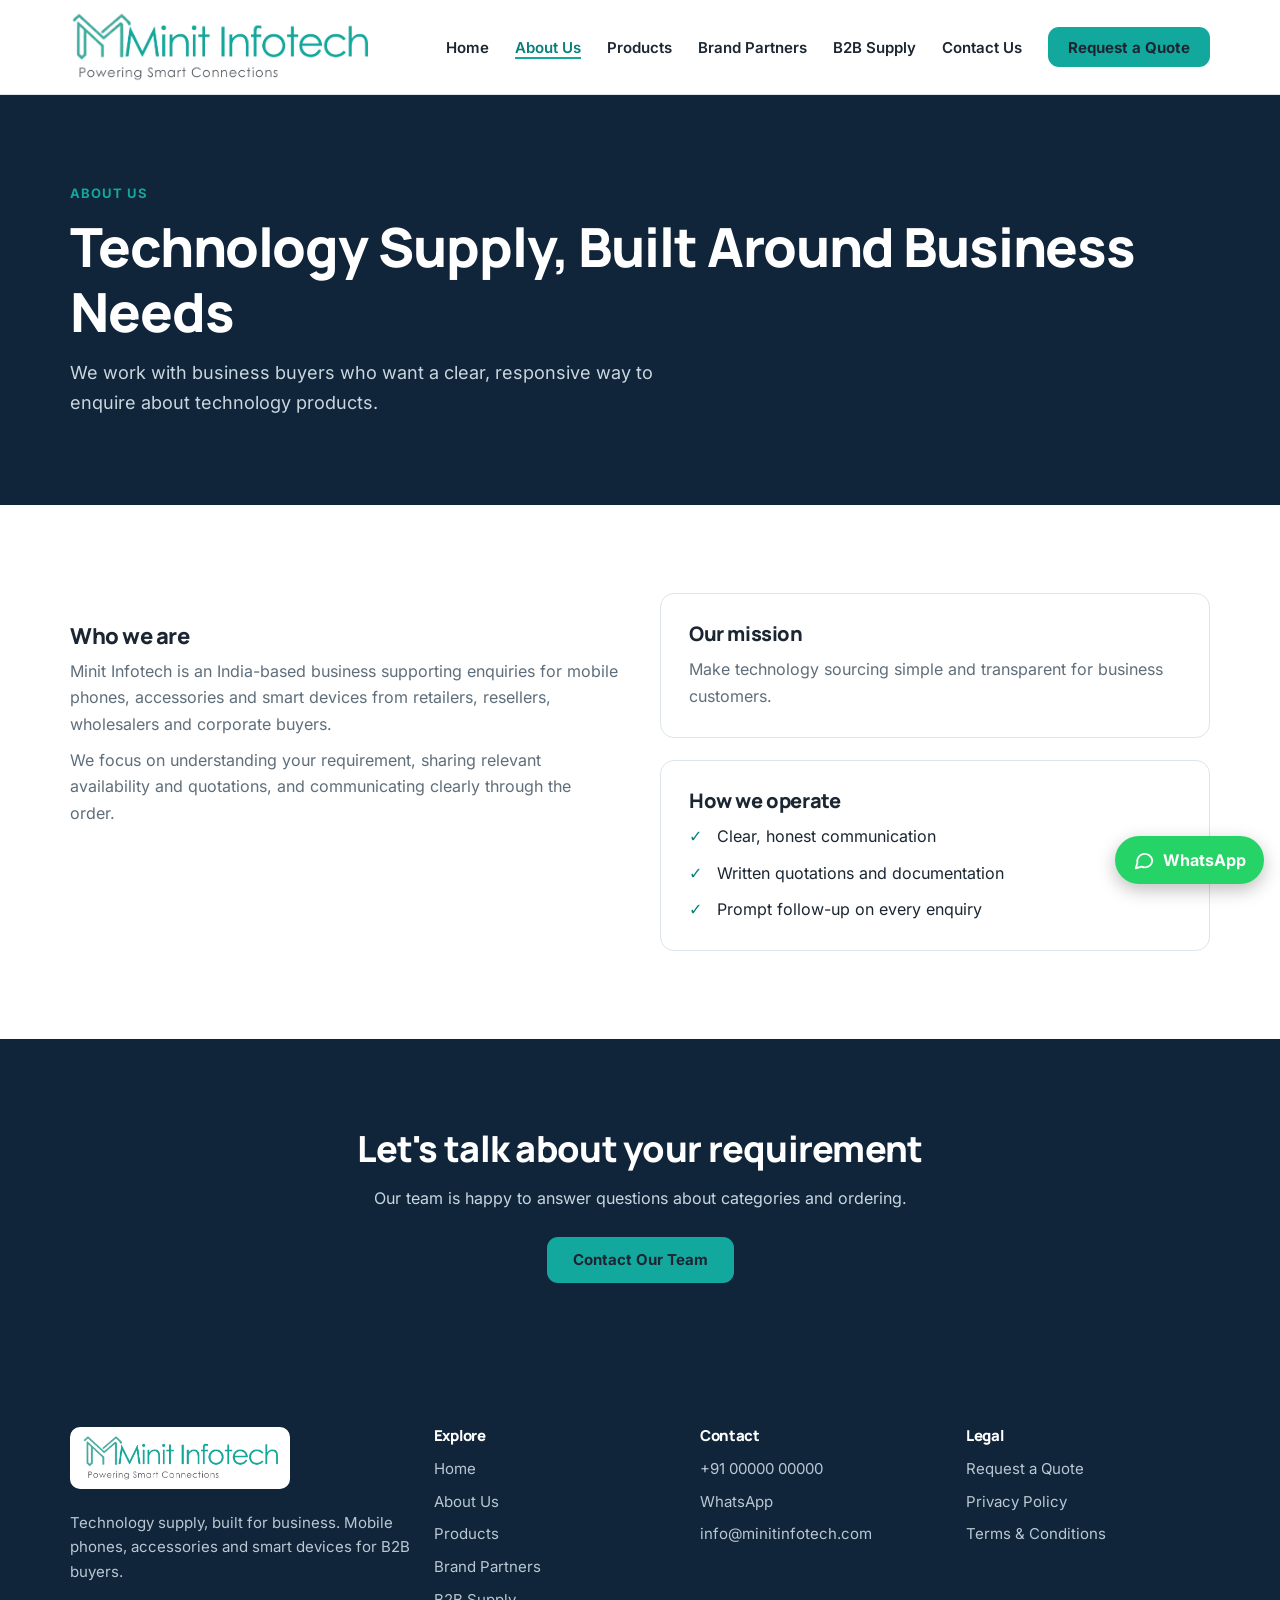
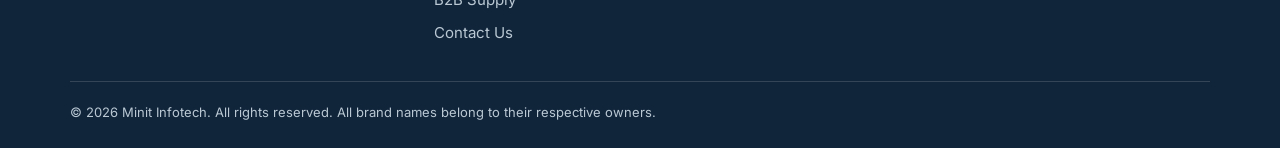
==== about.html @ 3eb25478 "initial commit" ====
<!DOCTYPE html><html lang="en"><head><meta charset="utf-8"><meta name="viewport" content="width=device-width,initial-scale=1">
<title>About Us | Minit Infotech</title><meta name="description" content="Minit Infotech is an India-based B2B technology supplier focused on clear communication with business buyers."><meta property="og:title" content="About Us | Minit Infotech"><meta property="og:description" content="Minit Infotech is an India-based B2B technology supplier focused on clear communication with business buyers."><meta property="og:type" content="website"><meta name="theme-color" content="#10243A">
<link rel="preload" href="assets/inter.woff2" as="font" type="font/woff2" crossorigin><link rel="preload" href="assets/manrope.woff2" as="font" type="font/woff2" crossorigin><link rel="icon" href="assets/favicon.png"><link rel="stylesheet" href="assets/style.css"></head><body>
<a href="#main" class="hp" onfocus="this.className='btn p'" style="position:absolute">Skip to content</a>
<header><div class="w nav"><a href="index.html" aria-label="Minit Infotech home"><img src="assets/logo.webp" width="440" height="219" alt="Minit Infotech"></a>
<nav aria-label="Main"><button class="mb" aria-label="Menu" aria-expanded="false" aria-controls="menu"><span></span></button><ul id="menu"><li><a href="index.html">Home</a></li><li><a href="about.html" aria-current=page>About Us</a></li><li><a href="products.html">Products</a></li><li><a href="brand-partners.html">Brand Partners</a></li><li><a href="b2b-supply.html">B2B Supply</a></li><li><a href="contact.html">Contact Us</a></li><li><a class="btn p" href="request-a-quote.html">Request a Quote</a></li></ul></nav></div></header>
<main id="main"><section class="sec dark"><div class="w"><p class="eyebrow">About us</p><h1>Technology Supply, Built Around Business Needs</h1><p class="lead" style="color:#c9d6df;margin-top:14px">We work with business buyers who want a clear, responsive way to enquire about technology products.</p></div></section><section class="sec"><div class="w two"><div class="prose"><h2>Who we are</h2><p>Minit Infotech is an India-based business supporting enquiries for mobile phones, accessories and smart devices from retailers, resellers, wholesalers and corporate buyers.</p><p>We focus on understanding your requirement, sharing relevant availability and quotations, and communicating clearly through the order.</p></div>
<div class="grid" style="grid-template-columns:1fr"><div class="card"><h3>Our mission</h3><p>Make technology sourcing simple and transparent for business customers.</p></div><div class="card"><h3>How we operate</h3><ul class="tick"><li>Clear, honest communication</li><li>Written quotations and documentation</li><li>Prompt follow-up on every enquiry</li></ul></div></div></div></section>
<section class="sec dark band"><div class="w"><h2>Let's talk about your requirement</h2><p>Our team is happy to answer questions about categories and ordering.</p><div class="cta"><a class="btn p" href="contact.html">Contact Our Team</a></div></div></section></main>
<footer><div class="w"><div class="grid"><div><div class="tile"><img src="assets/logo.webp" width="440" height="219" alt="Minit Infotech" loading="lazy"></div><p>Technology supply, built for business. Mobile phones, accessories and smart devices for B2B buyers.</p></div>
<div><h3>Explore</h3><ul><li><a href="index.html">Home</a></li><li><a href="about.html">About Us</a></li><li><a href="products.html">Products</a></li><li><a href="brand-partners.html">Brand Partners</a></li><li><a href="b2b-supply.html">B2B Supply</a></li><li><a href="contact.html">Contact Us</a></li></ul></div>
<div><h3>Contact</h3><ul><li><a href="tel:+910000000000">+91 00000 00000</a></li><li><a href="https://wa.me/910000000000">WhatsApp</a></li><li><a href="mailto:info@minitinfotech.com">info@minitinfotech.com</a></li></ul></div>
<div><h3>Legal</h3><ul><li><a href="request-a-quote.html">Request a Quote</a></li><li><a href="privacy-policy.html">Privacy Policy</a></li><li><a href="terms.html">Terms &amp; Conditions</a></li></ul></div></div>
<p class="copy">© <span id="yr">2026</span> Minit Infotech. All rights reserved. All brand names belong to their respective owners.</p></div></footer>
<a class="wa" href="https://wa.me/910000000000" aria-label="Chat on WhatsApp"><svg width="22" height="22" viewBox="0 0 24 24" fill="none" stroke="#fff" stroke-width="2" stroke-linecap="round" stroke-linejoin="round" style="margin-right:8px"><path d="M21 12a8 8 0 0 1-11.5 7.2L3 21l1.8-6A8 8 0 1 1 21 12z"/></svg><span>WhatsApp</span></a>
<script src="assets/app.js" defer></script></body></html>
---- assets/style.css ----
@font-face{font-family:Inter;src:url(inter.woff2) format("woff2");font-weight:100 900;font-display:swap}@font-face{font-family:Manrope;src:url(manrope.woff2) format("woff2");font-weight:200 800;font-display:swap}
:root{--dt:#087F78;--in:#10243A;--or:#12A89D;--h:Manrope,Inter,system-ui,-apple-system,"Segoe UI",Roboto,Arial,sans-serif;--soft:#F2F6F8;--tx:#1B2632;--tx2:#5F6E7A;--bd:#DCE5E9;--ok:#18794E;--r:14px;--f:Inter,system-ui,-apple-system,"Segoe UI",Roboto,Arial,sans-serif}
*{box-sizing:border-box;margin:0}html{scroll-behavior:smooth}
body{font:16px/1.65 var(--f);color:var(--tx);background:#fff;-webkit-font-smoothing:antialiased;-moz-osx-font-smoothing:grayscale;text-rendering:optimizeLegibility;font-optical-sizing:auto}
img,svg{max-width:100%;display:block}a{color:inherit}
:focus-visible{outline:3px solid var(--or);outline-offset:2px}
.w{max-width:1180px;margin:auto;padding:0 20px}
h1,h2,h3{font-family:var(--h);line-height:1.2;letter-spacing:-.02em;font-weight:800}
h1{font-size:clamp(34px,5vw,54px)}h2{font-size:clamp(26px,3.4vw,36px)}h3{font-size:20px}
.sec{padding:clamp(44px,7vw,88px) 0}.soft{background:var(--soft)}
.lead{color:var(--tx2);font-size:18px;max-width:640px}
.eyebrow{color:var(--dt);font-weight:700;font-size:13px;letter-spacing:.08em;text-transform:uppercase;margin-bottom:10px}
.head{margin-bottom:36px}.head p{margin-top:12px}
.btn{display:inline-flex;align-items:center;justify-content:center;min-height:46px;padding:0 24px;border-radius:11px;font-weight:700;text-decoration:none;border:2px solid transparent;cursor:pointer;font:700 15px var(--f);transition:transform .15s,background .15s}
.btn:hover{transform:translateY(-2px)}
.p{background:var(--or);color:#1B2632}.p:hover{background:#1fc0b4}
.s{border-color:var(--in);color:var(--in);background:transparent}
.dark .s,.s.l{border-color:#fff;color:#fff}
header{position:sticky;top:0;z-index:50;background:#fff;border-bottom:1px solid var(--bd)}
.nav{display:flex;align-items:center;justify-content:space-between;height:94px;gap:16px}
.nav img{height:70px;width:auto}
nav ul{display:flex;gap:26px;list-style:none;padding:0;align-items:center}
nav a{text-decoration:none;font-weight:600;font-size:15px;color:var(--tx)}
nav a:hover,nav a[aria-current]{color:var(--in);box-shadow:0 2px 0 var(--or)}
nav a.btn{box-shadow:none;min-height:40px;padding:0 18px}
.mb{display:none;background:none;border:0;width:44px;height:44px;cursor:pointer}
.mb span,.mb span:before,.mb span:after{display:block;width:24px;height:2px;background:var(--in);position:relative;content:"";margin:auto}
.mb span:before{top:-8px;position:absolute}.mb span:after{top:8px;position:absolute}
.dark{background:var(--in);color:#fff}
.hero{padding:clamp(48px,8vw,96px) 0;background:linear-gradient(135deg,#10243A,#1a3a58)}
.hero .g{display:grid;grid-template-columns:1.1fr .9fr;gap:40px;align-items:center}
.hero .lead{color:#c9d6df;margin:18px 0 28px}
.cta{display:flex;gap:12px;flex-wrap:wrap}
.hero svg{width:100%;max-width:420px;margin:auto}
.strip{background:#fff;border-bottom:1px solid var(--bd)}
.strip ul{list-style:none;padding:20px 0;display:flex;flex-wrap:wrap;gap:12px 36px;justify-content:center;font-weight:600;font-size:15px;color:var(--in)}
.strip li:before{content:"✓";color:var(--or);margin-right:8px;font-weight:800}
.grid{display:grid;gap:22px;grid-template-columns:repeat(auto-fit,minmax(250px,1fr))}
.card{background:#fff;border:1px solid var(--bd);border-radius:var(--r);padding:28px;display:flex;flex-direction:column;gap:10px;transition:box-shadow .2s,transform .2s}
.card:hover{box-shadow:0 10px 28px rgba(16,36,58,.1);transform:translateY(-3px)}
.card p{color:var(--tx2)}.card a.more{margin-top:auto;font-weight:700;color:var(--in);text-decoration:none;padding-top:8px}
.card a.more:hover{text-decoration:underline}
.ic{width:48px;height:48px;border-radius:12px;background:var(--in);display:grid;place-items:center}
.ic svg{width:24px;height:24px;stroke:var(--or);fill:none;stroke-width:2;stroke-linecap:round;stroke-linejoin:round}
.steps{counter-reset:s;display:grid;gap:22px;grid-template-columns:repeat(auto-fit,minmax(210px,1fr))}
.steps li{list-style:none;counter-increment:s;padding:24px;background:#fff;border-radius:var(--r);border:1px solid var(--bd)}
.steps li:before{content:counter(s);display:grid;place-items:center;width:36px;height:36px;border-radius:50%;background:var(--or);font-weight:800;margin-bottom:12px}
.steps p{color:var(--tx2);font-size:15px}
.band{text-align:center}.band p{color:#c9d6df;margin:14px auto 26px;max-width:560px}.band .cta{justify-content:center}
.two{display:grid;grid-template-columns:1fr 1fr;gap:40px;align-items:start}
.tick{list-style:none;padding:0;display:grid;gap:10px}.tick li{padding-left:28px;position:relative}
.tick li:before{content:"✓";position:absolute;left:0;color:var(--ok);font-weight:800}
.note{font-size:14px;color:var(--tx2);background:var(--soft);border-left:4px solid var(--or);padding:12px 16px;border-radius:8px;margin-top:20px}
.page{padding:clamp(40px,6vw,72px) 0}.page h1{font-size:clamp(30px,4.4vw,44px)}
.prose{max-width:760px}.prose h2{font-size:22px;margin:30px 0 8px}.prose p,.prose li{color:var(--tx2);margin-bottom:10px}
form{display:grid;gap:16px;grid-template-columns:1fr 1fr}.f{display:flex;flex-direction:column;gap:6px}.full{grid-column:1/-1}
label{font-weight:600;font-size:14px}label b{color:#c0392b}
input,select,textarea{font:16px var(--f);padding:12px 14px;border:1.5px solid var(--bd);border-radius:10px;background:#fff;color:var(--tx);min-height:46px;width:100%}
input:focus,select:focus,textarea:focus{border-color:var(--in);outline:none;box-shadow:0 0 0 3px rgba(18,168,157,.4)}
.err{color:#c0392b;font-size:13px;min-height:0}input[aria-invalid=true],select[aria-invalid=true],textarea[aria-invalid=true]{border-color:#c0392b}
.hp{position:absolute;left:-9999px}
.ok{display:none;background:#e8f5ee;color:var(--ok);padding:16px;border-radius:10px;font-weight:600}
.ci{list-style:none;padding:0;display:grid;gap:16px}.ci a{font-weight:600;text-decoration:none;color:var(--in)}
.ci small{display:block;color:var(--tx2)}
footer{background:var(--in);color:#b9c8d3;padding:56px 0 24px;font-size:15px}
footer .grid{grid-template-columns:1.4fr 1fr 1fr 1fr}
footer h3{color:#fff;font-size:15px;margin-bottom:12px}footer ul{list-style:none;padding:0;display:grid;gap:8px}
footer a{text-decoration:none}footer a:hover{color:var(--or)}
.tile{background:#fff;border-radius:10px;padding:8px 12px;display:inline-block;margin-bottom:14px}.tile img{height:46px;width:auto}
.copy{border-top:1px solid rgba(255,255,255,.15);margin-top:36px;padding-top:20px;font-size:13px}
.wa{position:fixed;right:16px;bottom:16px;z-index:40;background:#25D366;color:#fff;border-radius:50px;padding:0 18px;min-height:48px;display:flex;align-items:center;text-decoration:none;font-weight:700;box-shadow:0 6px 18px rgba(0,0,0,.25)}
@media(max-width:860px){
.mb{display:block}
nav ul{display:none;position:absolute;top:68px;left:0;right:0;background:#fff;flex-direction:column;align-items:stretch;padding:12px 20px 20px;border-bottom:1px solid var(--bd);gap:4px;box-shadow:0 12px 20px rgba(0,0,0,.08)}
nav ul.open{display:flex}nav a{display:block;padding:12px 0}
.hero .g,.two{grid-template-columns:1fr}.hero svg{max-width:280px}
form{grid-template-columns:1fr}footer .grid{grid-template-columns:1fr 1fr}
.cta .btn{flex:1 1 100%}}
@media(max-width:480px){footer .grid{grid-template-columns:1fr}.wa span{display:none}.wa{width:52px;padding:0;justify-content:center}}
@media(prefers-reduced-motion:reduce){*{transition:none!important;scroll-behavior:auto!important}}
.dark .eyebrow{color:var(--or)}.tick li:before,.ok{color:var(--dt)}.ok{background:#e3f4f2}
.card a.more{color:var(--dt)}nav a:hover,nav a[aria-current]{color:var(--dt)}
.brands{display:grid;gap:16px;grid-template-columns:repeat(4,1fr)}
.brand{background:#fff;border:1px solid var(--bd);border-radius:var(--r);min-height:104px;display:flex;flex-direction:column;align-items:center;justify-content:center;gap:4px;text-align:center;padding:16px}
.brand b{font:700 17px var(--h);color:var(--in)}.brand small{color:var(--tx2);font-size:13px}
.hero{background:var(--in)}
@media(max-width:1000px){.brands{grid-template-columns:repeat(3,1fr)}}@media(max-width:640px){.brands{grid-template-columns:repeat(2,1fr)}}
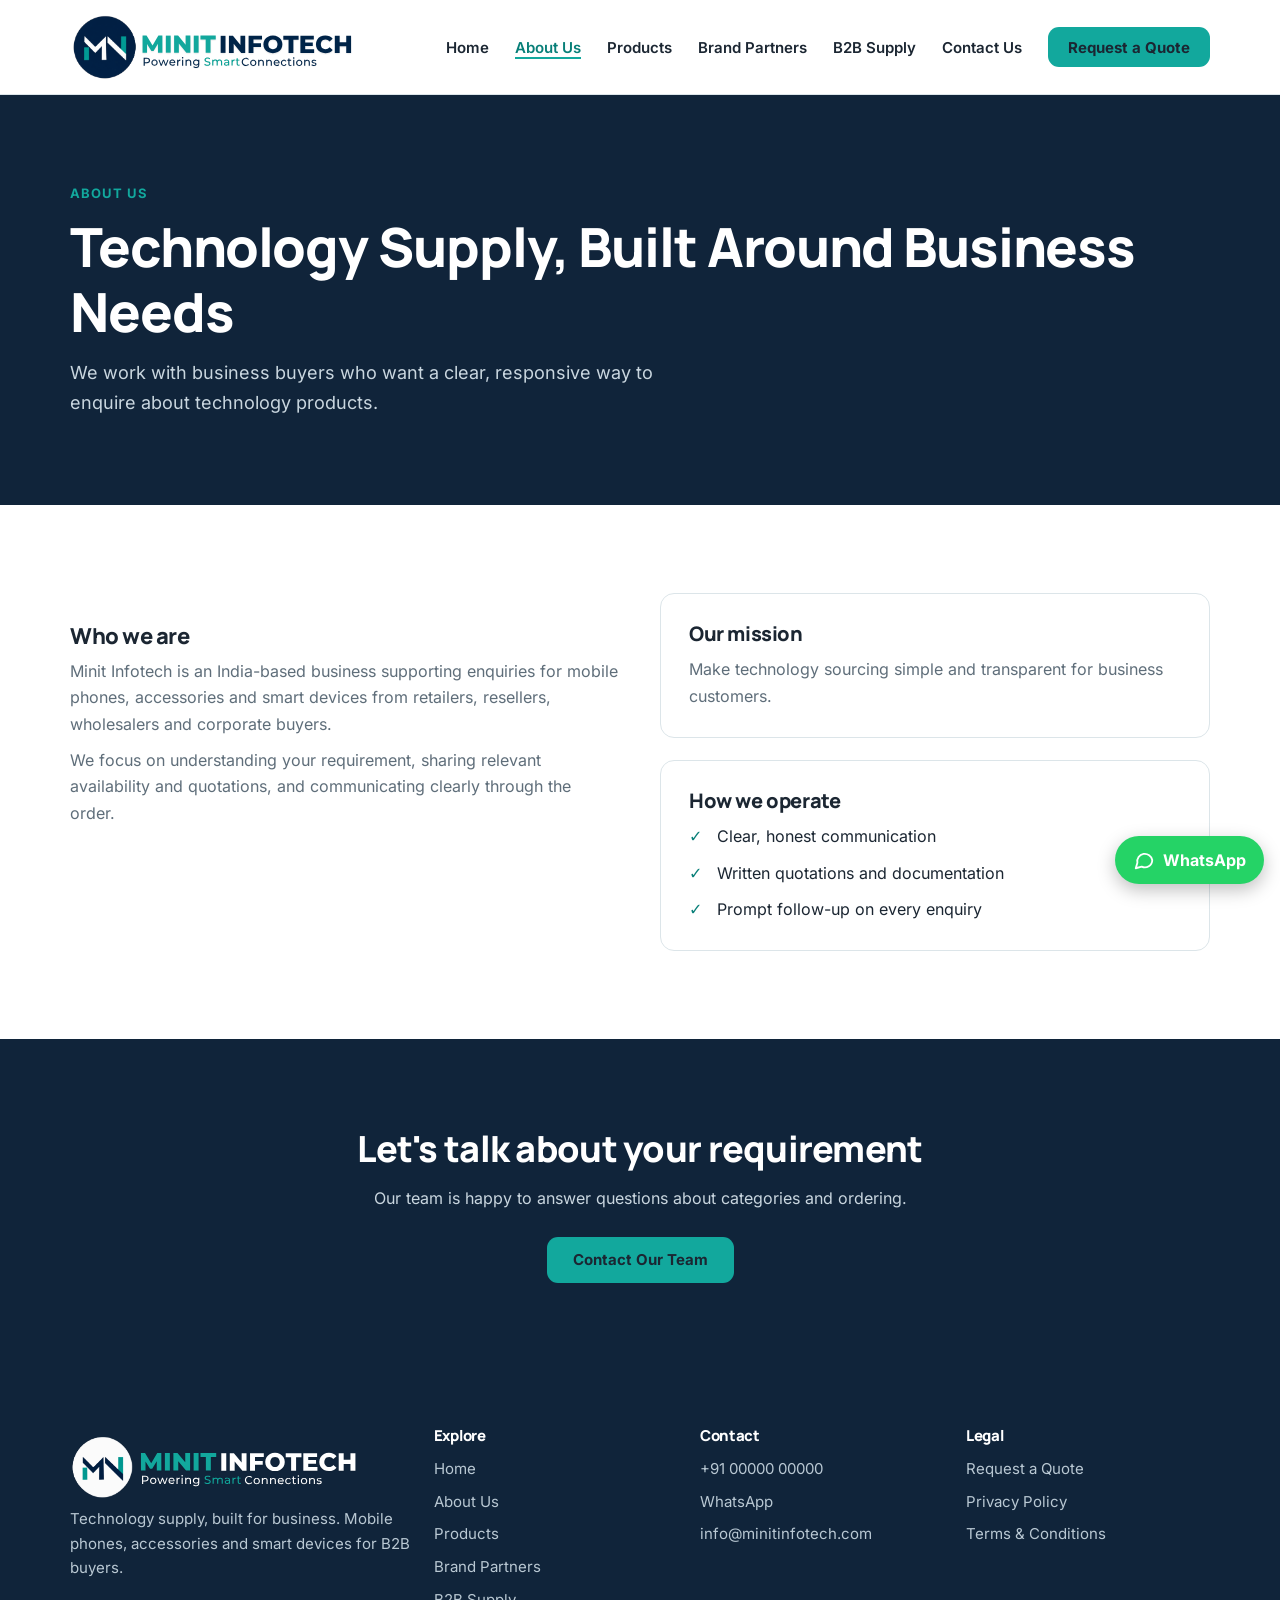
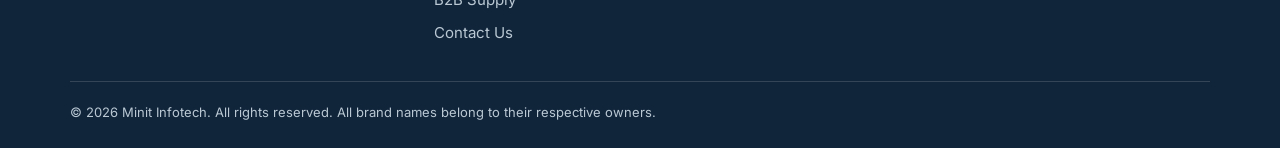
==== commit 0b4396b5: "updated html files" ====
--- a/about.html
+++ b/about.html
@@ -2,12 +2,12 @@
 <title>About Us | Minit Infotech</title><meta name="description" content="Minit Infotech is an India-based B2B technology supplier focused on clear communication with business buyers."><meta property="og:title" content="About Us | Minit Infotech"><meta property="og:description" content="Minit Infotech is an India-based B2B technology supplier focused on clear communication with business buyers."><meta property="og:type" content="website"><meta name="theme-color" content="#10243A">
 <link rel="preload" href="assets/inter.woff2" as="font" type="font/woff2" crossorigin><link rel="preload" href="assets/manrope.woff2" as="font" type="font/woff2" crossorigin><link rel="icon" href="assets/favicon.png"><link rel="stylesheet" href="assets/style.css"></head><body>
 <a href="#main" class="hp" onfocus="this.className='btn p'" style="position:absolute">Skip to content</a>
-<header><div class="w nav"><a href="index.html" aria-label="Minit Infotech home"><img src="assets/logo.webp" width="440" height="219" alt="Minit Infotech"></a>
+<header><div class="w nav"><a href="index.html" aria-label="Minit Infotech home"><img src="assets/logo-v6.svg" width="440" height="100" alt="Minit Infotech"></a>
 <nav aria-label="Main"><button class="mb" aria-label="Menu" aria-expanded="false" aria-controls="menu"><span></span></button><ul id="menu"><li><a href="index.html">Home</a></li><li><a href="about.html" aria-current=page>About Us</a></li><li><a href="products.html">Products</a></li><li><a href="brand-partners.html">Brand Partners</a></li><li><a href="b2b-supply.html">B2B Supply</a></li><li><a href="contact.html">Contact Us</a></li><li><a class="btn p" href="request-a-quote.html">Request a Quote</a></li></ul></nav></div></header>
 <main id="main"><section class="sec dark"><div class="w"><p class="eyebrow">About us</p><h1>Technology Supply, Built Around Business Needs</h1><p class="lead" style="color:#c9d6df;margin-top:14px">We work with business buyers who want a clear, responsive way to enquire about technology products.</p></div></section><section class="sec"><div class="w two"><div class="prose"><h2>Who we are</h2><p>Minit Infotech is an India-based business supporting enquiries for mobile phones, accessories and smart devices from retailers, resellers, wholesalers and corporate buyers.</p><p>We focus on understanding your requirement, sharing relevant availability and quotations, and communicating clearly through the order.</p></div>
 <div class="grid" style="grid-template-columns:1fr"><div class="card"><h3>Our mission</h3><p>Make technology sourcing simple and transparent for business customers.</p></div><div class="card"><h3>How we operate</h3><ul class="tick"><li>Clear, honest communication</li><li>Written quotations and documentation</li><li>Prompt follow-up on every enquiry</li></ul></div></div></div></section>
 <section class="sec dark band"><div class="w"><h2>Let's talk about your requirement</h2><p>Our team is happy to answer questions about categories and ordering.</p><div class="cta"><a class="btn p" href="contact.html">Contact Our Team</a></div></div></section></main>
-<footer><div class="w"><div class="grid"><div><div class="tile"><img src="assets/logo.webp" width="440" height="219" alt="Minit Infotech" loading="lazy"></div><p>Technology supply, built for business. Mobile phones, accessories and smart devices for B2B buyers.</p></div>
+<footer><div class="w"><div class="grid"><div><div class="tile-1"><img src="assets/logo-v6-light.svg" width="440" height="80" alt="Minit Infotech" loading="lazy"></div><p>Technology supply, built for business. Mobile phones, accessories and smart devices for B2B buyers.</p></div>
 <div><h3>Explore</h3><ul><li><a href="index.html">Home</a></li><li><a href="about.html">About Us</a></li><li><a href="products.html">Products</a></li><li><a href="brand-partners.html">Brand Partners</a></li><li><a href="b2b-supply.html">B2B Supply</a></li><li><a href="contact.html">Contact Us</a></li></ul></div>
 <div><h3>Contact</h3><ul><li><a href="tel:+910000000000">+91 00000 00000</a></li><li><a href="https://wa.me/910000000000">WhatsApp</a></li><li><a href="mailto:info@minitinfotech.com">info@minitinfotech.com</a></li></ul></div>
 <div><h3>Legal</h3><ul><li><a href="request-a-quote.html">Request a Quote</a></li><li><a href="privacy-policy.html">Privacy Policy</a></li><li><a href="terms.html">Terms &amp; Conditions</a></li></ul></div></div>
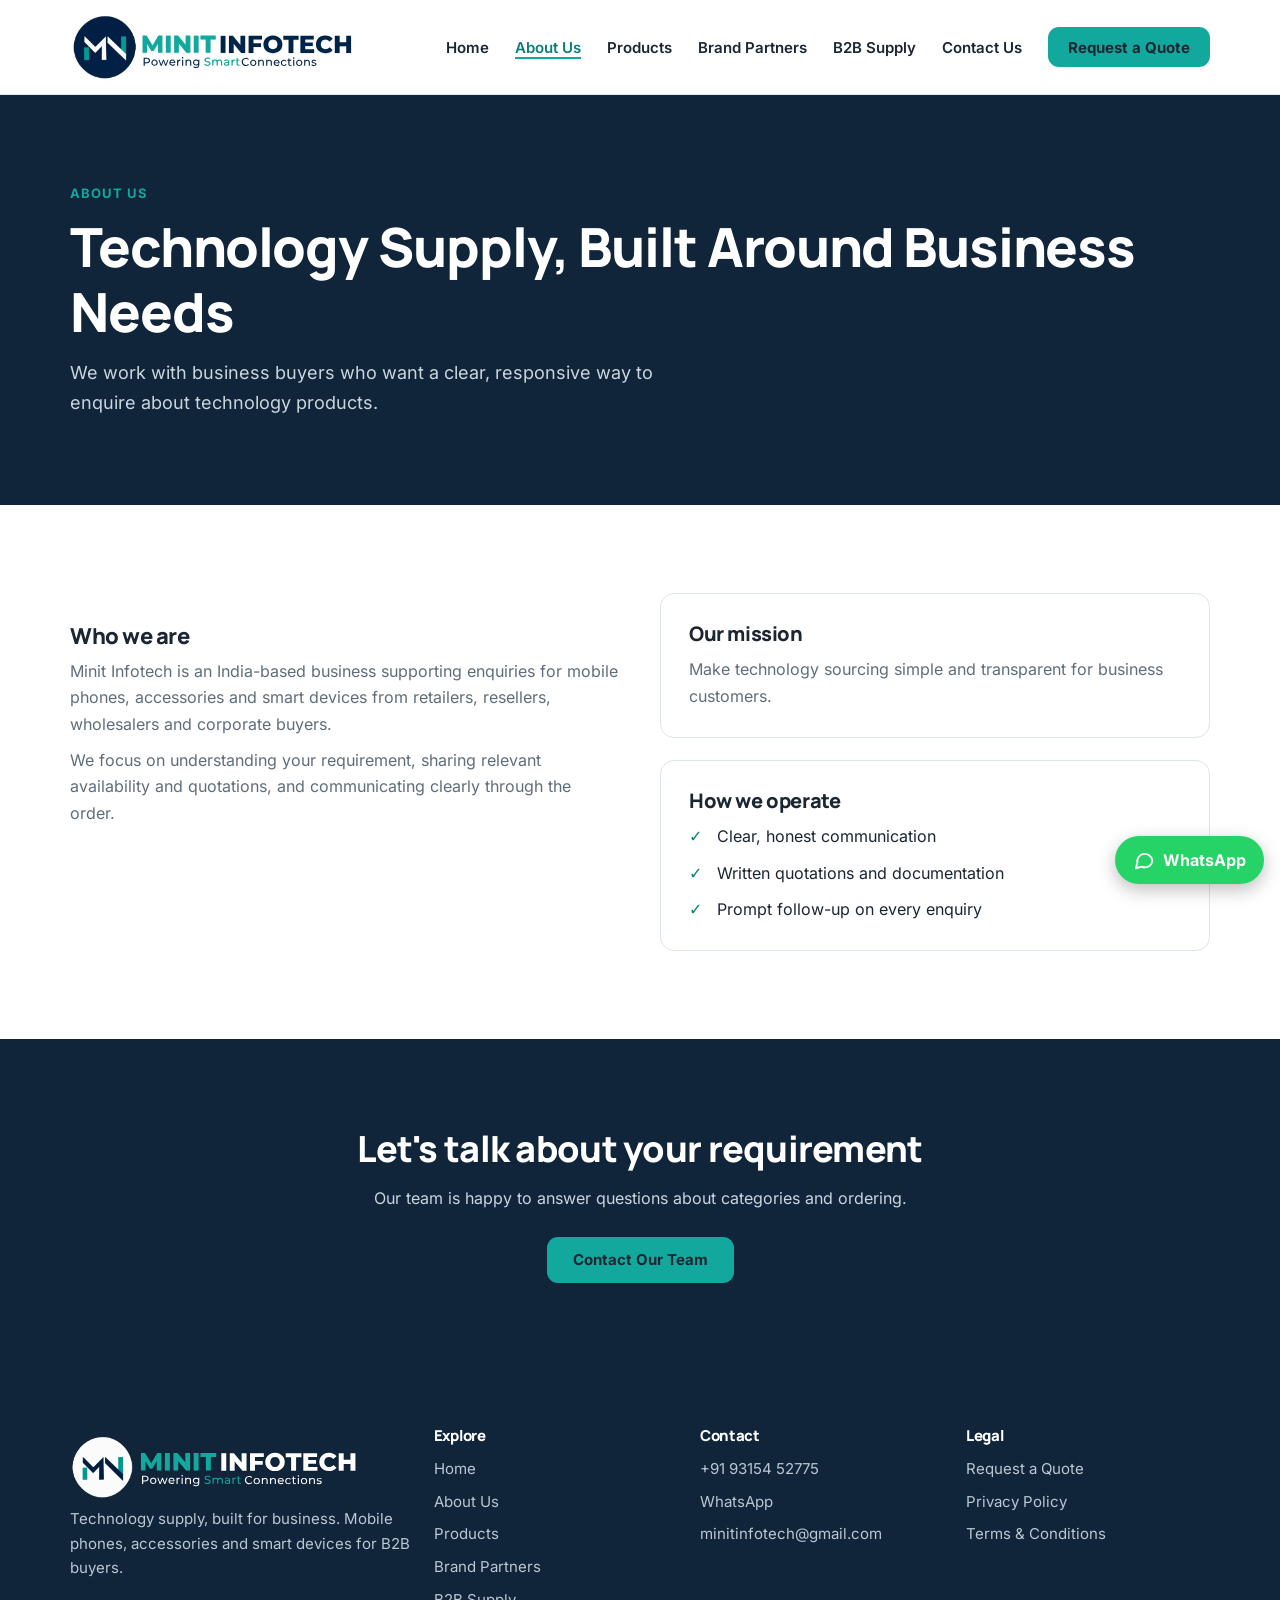
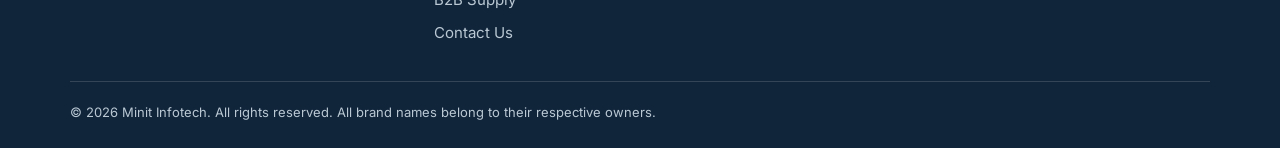
==== commit 68ca5609: "global update" ====
--- a/about.html
+++ b/about.html
@@ -9,8 +9,8 @@
 <section class="sec dark band"><div class="w"><h2>Let's talk about your requirement</h2><p>Our team is happy to answer questions about categories and ordering.</p><div class="cta"><a class="btn p" href="contact.html">Contact Our Team</a></div></div></section></main>
 <footer><div class="w"><div class="grid"><div><div class="tile-1"><img src="assets/logo-v6-light.svg" width="440" height="80" alt="Minit Infotech" loading="lazy"></div><p>Technology supply, built for business. Mobile phones, accessories and smart devices for B2B buyers.</p></div>
 <div><h3>Explore</h3><ul><li><a href="index.html">Home</a></li><li><a href="about.html">About Us</a></li><li><a href="products.html">Products</a></li><li><a href="brand-partners.html">Brand Partners</a></li><li><a href="b2b-supply.html">B2B Supply</a></li><li><a href="contact.html">Contact Us</a></li></ul></div>
-<div><h3>Contact</h3><ul><li><a href="tel:+910000000000">+91 00000 00000</a></li><li><a href="https://wa.me/910000000000">WhatsApp</a></li><li><a href="mailto:info@minitinfotech.com">info@minitinfotech.com</a></li></ul></div>
+<div><h3>Contact</h3><ul><li><a href="tel:+919315452775">+91 93154 52775</a></li><li><a href="https://wa.me/919315452775">WhatsApp</a></li><li><a href="mailto:minitinfotech@gmail.com">minitinfotech@gmail.com</a></li></ul></div>
 <div><h3>Legal</h3><ul><li><a href="request-a-quote.html">Request a Quote</a></li><li><a href="privacy-policy.html">Privacy Policy</a></li><li><a href="terms.html">Terms &amp; Conditions</a></li></ul></div></div>
 <p class="copy">© <span id="yr">2026</span> Minit Infotech. All rights reserved. All brand names belong to their respective owners.</p></div></footer>
-<a class="wa" href="https://wa.me/910000000000" aria-label="Chat on WhatsApp"><svg width="22" height="22" viewBox="0 0 24 24" fill="none" stroke="#fff" stroke-width="2" stroke-linecap="round" stroke-linejoin="round" style="margin-right:8px"><path d="M21 12a8 8 0 0 1-11.5 7.2L3 21l1.8-6A8 8 0 1 1 21 12z"/></svg><span>WhatsApp</span></a>
+<a class="wa" href="https://wa.me/919315452775" aria-label="Chat on WhatsApp"><svg width="22" height="22" viewBox="0 0 24 24" fill="none" stroke="#fff" stroke-width="2" stroke-linecap="round" stroke-linejoin="round" style="margin-right:8px"><path d="M21 12a8 8 0 0 1-11.5 7.2L3 21l1.8-6A8 8 0 1 1 21 12z"/></svg><span>WhatsApp</span></a>
 <script src="assets/app.js" defer></script></body></html>
--- a/assets/style.css
+++ b/assets/style.css
@@ -83,5 +83,35 @@
 .brands{display:grid;gap:16px;grid-template-columns:repeat(4,1fr)}
 .brand{background:#fff;border:1px solid var(--bd);border-radius:var(--r);min-height:104px;display:flex;flex-direction:column;align-items:center;justify-content:center;gap:4px;text-align:center;padding:16px}
 .brand b{font:700 17px var(--h);color:var(--in)}.brand small{color:var(--tx2);font-size:13px}
-.hero{background:var(--in)}
+/* .hero{background:var(--in);} */
+/* .hero{background:url(banner-v1.png);} */
+/* .hero{background: url(banner-v1.png);
+    background-position: right center;    
+    background-size: 60%;
+    background-repeat: no-repeat;
+    background-color: #001122;} */
+/* .hero {
+    background-image: url("banner-v1.png");
+    background-position: right center;
+    background-size: 60% auto;
+    background-repeat: no-repeat;
+    background-color: #001122;
+}     */
+.hero {
+    background:
+        linear-gradient(
+            90deg,
+            #001122 0%,
+            #001122 38%,
+            rgba(0, 17, 34, 0.95) 52%,
+            rgba(0, 17, 34, 0.35) 75%,
+            rgba(0, 17, 34, 0) 100%
+        ),
+        url("banner-v1.webp");
+
+    background-position: right center;
+    background-size: 100% 100%, 60% auto;
+    background-repeat: no-repeat;
+    background-color: #001122;
+}
 @media(max-width:1000px){.brands{grid-template-columns:repeat(3,1fr)}}@media(max-width:640px){.brands{grid-template-columns:repeat(2,1fr)}}
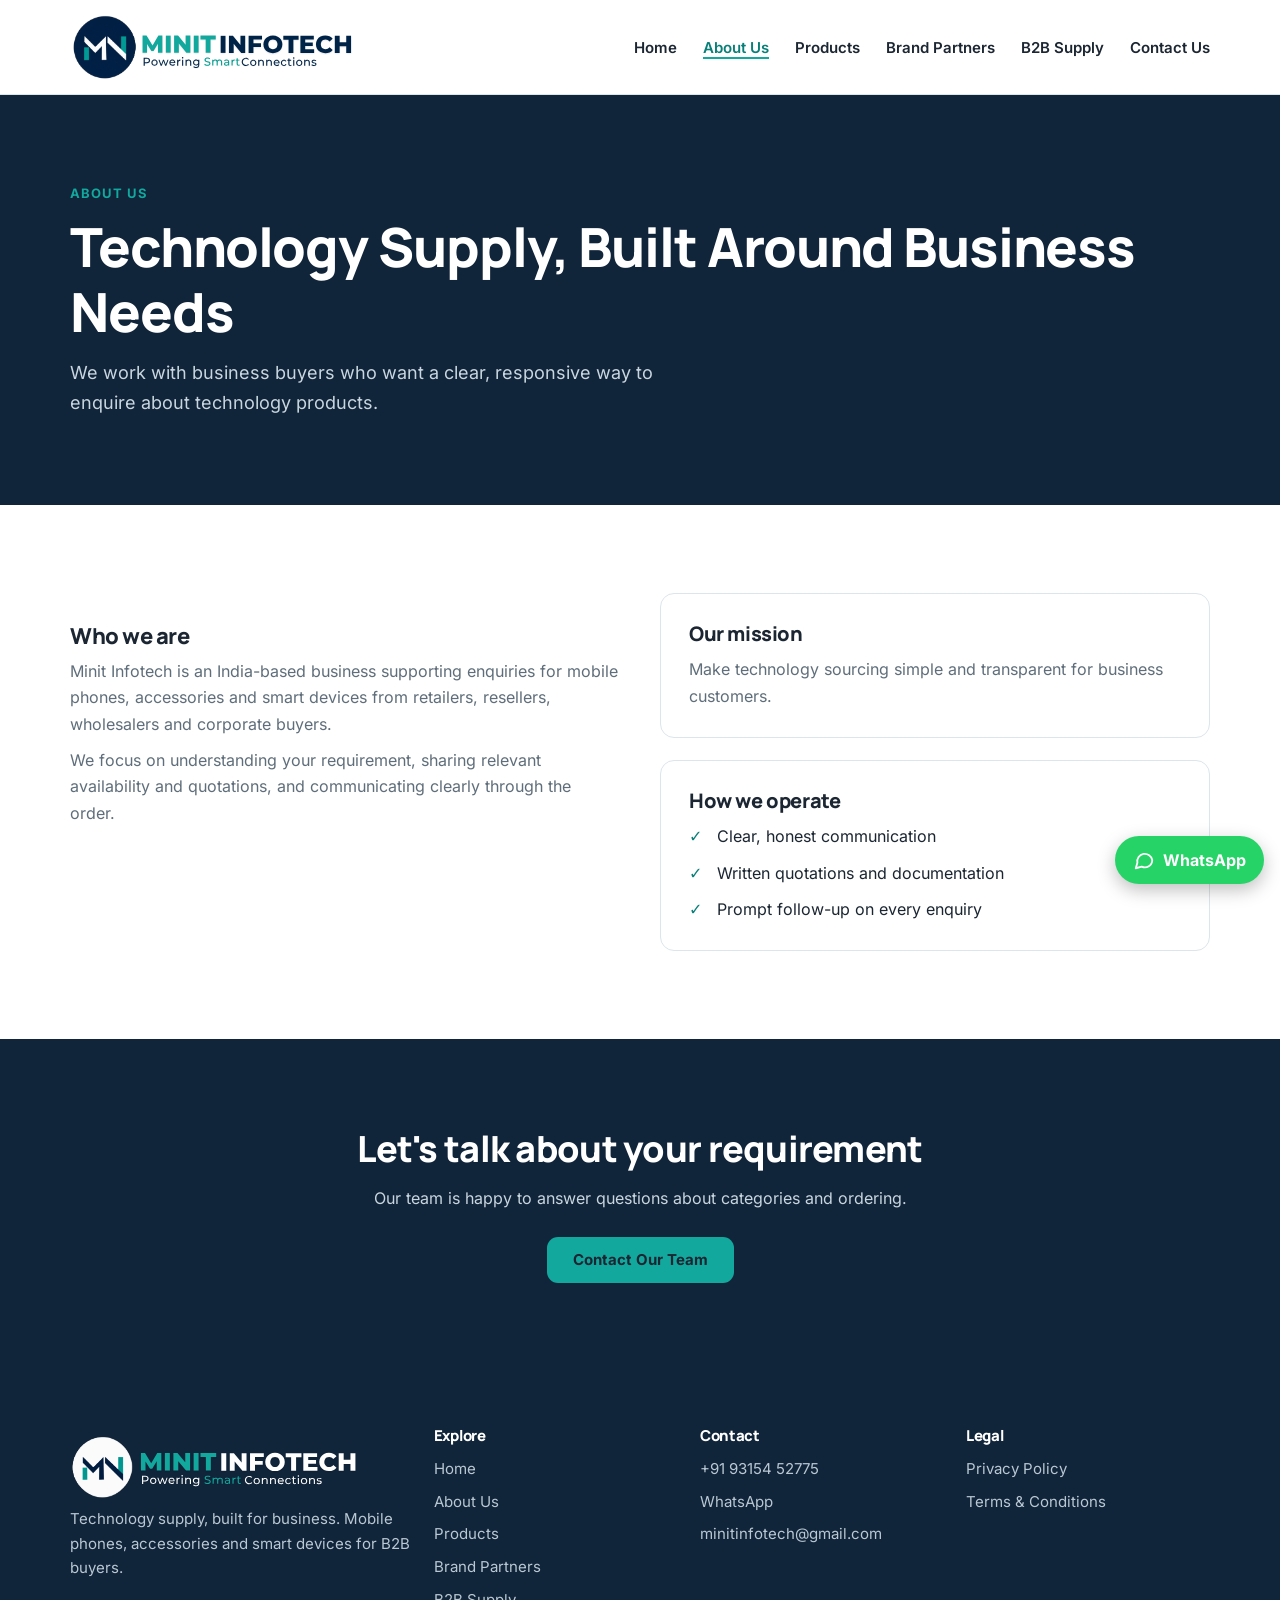
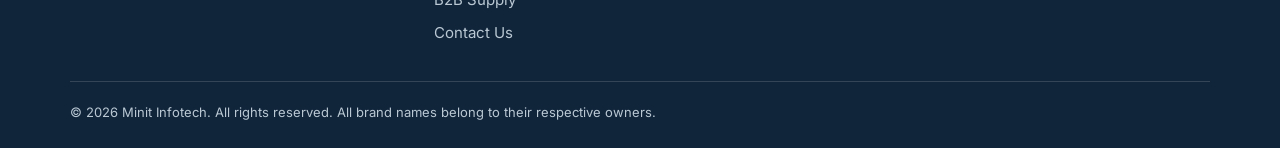
==== commit e6a47944: "global update" ====
--- a/about.html
+++ b/about.html
@@ -1,16 +1,117 @@
-<!DOCTYPE html><html lang="en"><head><meta charset="utf-8"><meta name="viewport" content="width=device-width,initial-scale=1">
-<title>About Us | Minit Infotech</title><meta name="description" content="Minit Infotech is an India-based B2B technology supplier focused on clear communication with business buyers."><meta property="og:title" content="About Us | Minit Infotech"><meta property="og:description" content="Minit Infotech is an India-based B2B technology supplier focused on clear communication with business buyers."><meta property="og:type" content="website"><meta name="theme-color" content="#10243A">
-<link rel="preload" href="assets/inter.woff2" as="font" type="font/woff2" crossorigin><link rel="preload" href="assets/manrope.woff2" as="font" type="font/woff2" crossorigin><link rel="icon" href="assets/favicon.png"><link rel="stylesheet" href="assets/style.css"></head><body>
-<a href="#main" class="hp" onfocus="this.className='btn p'" style="position:absolute">Skip to content</a>
-<header><div class="w nav"><a href="index.html" aria-label="Minit Infotech home"><img src="assets/logo-v6.svg" width="440" height="100" alt="Minit Infotech"></a>
-<nav aria-label="Main"><button class="mb" aria-label="Menu" aria-expanded="false" aria-controls="menu"><span></span></button><ul id="menu"><li><a href="index.html">Home</a></li><li><a href="about.html" aria-current=page>About Us</a></li><li><a href="products.html">Products</a></li><li><a href="brand-partners.html">Brand Partners</a></li><li><a href="b2b-supply.html">B2B Supply</a></li><li><a href="contact.html">Contact Us</a></li><li><a class="btn p" href="request-a-quote.html">Request a Quote</a></li></ul></nav></div></header>
-<main id="main"><section class="sec dark"><div class="w"><p class="eyebrow">About us</p><h1>Technology Supply, Built Around Business Needs</h1><p class="lead" style="color:#c9d6df;margin-top:14px">We work with business buyers who want a clear, responsive way to enquire about technology products.</p></div></section><section class="sec"><div class="w two"><div class="prose"><h2>Who we are</h2><p>Minit Infotech is an India-based business supporting enquiries for mobile phones, accessories and smart devices from retailers, resellers, wholesalers and corporate buyers.</p><p>We focus on understanding your requirement, sharing relevant availability and quotations, and communicating clearly through the order.</p></div>
-<div class="grid" style="grid-template-columns:1fr"><div class="card"><h3>Our mission</h3><p>Make technology sourcing simple and transparent for business customers.</p></div><div class="card"><h3>How we operate</h3><ul class="tick"><li>Clear, honest communication</li><li>Written quotations and documentation</li><li>Prompt follow-up on every enquiry</li></ul></div></div></div></section>
-<section class="sec dark band"><div class="w"><h2>Let's talk about your requirement</h2><p>Our team is happy to answer questions about categories and ordering.</p><div class="cta"><a class="btn p" href="contact.html">Contact Our Team</a></div></div></section></main>
-<footer><div class="w"><div class="grid"><div><div class="tile-1"><img src="assets/logo-v6-light.svg" width="440" height="80" alt="Minit Infotech" loading="lazy"></div><p>Technology supply, built for business. Mobile phones, accessories and smart devices for B2B buyers.</p></div>
-<div><h3>Explore</h3><ul><li><a href="index.html">Home</a></li><li><a href="about.html">About Us</a></li><li><a href="products.html">Products</a></li><li><a href="brand-partners.html">Brand Partners</a></li><li><a href="b2b-supply.html">B2B Supply</a></li><li><a href="contact.html">Contact Us</a></li></ul></div>
-<div><h3>Contact</h3><ul><li><a href="tel:+919315452775">+91 93154 52775</a></li><li><a href="https://wa.me/919315452775">WhatsApp</a></li><li><a href="mailto:minitinfotech@gmail.com">minitinfotech@gmail.com</a></li></ul></div>
-<div><h3>Legal</h3><ul><li><a href="request-a-quote.html">Request a Quote</a></li><li><a href="privacy-policy.html">Privacy Policy</a></li><li><a href="terms.html">Terms &amp; Conditions</a></li></ul></div></div>
-<p class="copy">© <span id="yr">2026</span> Minit Infotech. All rights reserved. All brand names belong to their respective owners.</p></div></footer>
-<a class="wa" href="https://wa.me/919315452775" aria-label="Chat on WhatsApp"><svg width="22" height="22" viewBox="0 0 24 24" fill="none" stroke="#fff" stroke-width="2" stroke-linecap="round" stroke-linejoin="round" style="margin-right:8px"><path d="M21 12a8 8 0 0 1-11.5 7.2L3 21l1.8-6A8 8 0 1 1 21 12z"/></svg><span>WhatsApp</span></a>
-<script src="assets/app.js" defer></script></body></html>+<!DOCTYPE html>
+<html lang="en">
+
+  <head>
+    <meta charset="utf-8">
+    <meta name="viewport" content="width=device-width,initial-scale=1">
+    <title>About Us | Minit Infotech</title>
+    <meta name="description" content="Minit Infotech is an India-based B2B technology supplier focused on clear communication with business buyers.">
+    <meta property="og:title" content="About Us | Minit Infotech">
+    <meta property="og:description" content="Minit Infotech is an India-based B2B technology supplier focused on clear communication with business buyers.">
+    <meta property="og:type" content="website">
+    <meta name="theme-color" content="#10243A">
+    <link rel="preload" href="assets/inter.woff2" as="font" type="font/woff2" crossorigin>
+    <link rel="preload" href="assets/manrope.woff2" as="font" type="font/woff2" crossorigin>
+    <link rel="icon" href="assets/favicon.png">
+    <link rel="stylesheet" href="assets/style.css">
+  </head>
+
+  <body>
+    <a href="#main" class="hp" onfocus="this.className='btn p'" style="position:absolute">Skip to content</a>
+    <header>
+      <div class="w nav"><a href="index.html" aria-label="Minit Infotech home"><img src="assets/logo-v6.svg" width="440" height="100" alt="Minit Infotech"></a>
+        <nav aria-label="Main"><button class="mb" aria-label="Menu" aria-expanded="false" aria-controls="menu"><span></span></button>
+          <ul id="menu">
+            <li><a href="index.html">Home</a></li>
+            <li><a href="about.html" aria-current=page>About Us</a></li>
+            <li><a href="products.html">Products</a></li>
+            <li><a href="brand-partners.html">Brand Partners</a></li>
+            <li><a href="b2b-supply.html">B2B Supply</a></li>
+            <li><a href="contact.html">Contact Us</a></li>
+          </ul>
+        </nav>
+      </div>
+    </header>
+    <main id="main">
+      <section class="sec dark">
+        <div class="w">
+          <p class="eyebrow">About us</p>
+          <h1>Technology Supply, Built Around Business Needs</h1>
+          <p class="lead" style="color:#c9d6df;margin-top:14px">We work with business buyers who want a clear, responsive way to enquire about technology products.</p>
+        </div>
+      </section>
+      <section class="sec">
+        <div class="w two">
+          <div class="prose">
+            <h2>Who we are</h2>
+            <p>Minit Infotech is an India-based business supporting enquiries for mobile phones, accessories and smart devices from retailers, resellers, wholesalers and corporate buyers.</p>
+            <p>We focus on understanding your requirement, sharing relevant availability and quotations, and communicating clearly through the order.</p>
+          </div>
+          <div class="grid" style="grid-template-columns:1fr">
+            <div class="card">
+              <h3>Our mission</h3>
+              <p>Make technology sourcing simple and transparent for business customers.</p>
+            </div>
+            <div class="card">
+              <h3>How we operate</h3>
+              <ul class="tick">
+                <li>Clear, honest communication</li>
+                <li>Written quotations and documentation</li>
+                <li>Prompt follow-up on every enquiry</li>
+              </ul>
+            </div>
+          </div>
+        </div>
+      </section>
+      <section class="sec dark band">
+        <div class="w">
+          <h2>Let's talk about your requirement</h2>
+          <p>Our team is happy to answer questions about categories and ordering.</p>
+          <div class="cta"><a class="btn p" href="contact.html">Contact Our Team</a></div>
+        </div>
+      </section>
+    </main>
+    <footer>
+      <div class="w">
+        <div class="grid">
+          <div>
+            <div class="tile-1"><img src="assets/logo-v6-light.svg" width="440" height="80" alt="Minit Infotech" loading="lazy"></div>
+            <p>Technology supply, built for business. Mobile phones, accessories and smart devices for B2B buyers.</p>
+          </div>
+          <div>
+            <h3>Explore</h3>
+            <ul>
+              <li><a href="index.html">Home</a></li>
+              <li><a href="about.html">About Us</a></li>
+              <li><a href="products.html">Products</a></li>
+              <li><a href="brand-partners.html">Brand Partners</a></li>
+              <li><a href="b2b-supply.html">B2B Supply</a></li>
+              <li><a href="contact.html">Contact Us</a></li>
+            </ul>
+          </div>
+          <div>
+            <h3>Contact</h3>
+            <ul>
+              <li><a href="tel:+919315452775">+91 93154 52775</a></li>
+              <li><a href="https://wa.me/919315452775">WhatsApp</a></li>
+              <li><a href="mailto:minitinfotech@gmail.com">minitinfotech@gmail.com</a></li>
+            </ul>
+          </div>
+          <div>
+            <h3>Legal</h3>
+            <ul>
+              <li><a href="privacy-policy.html">Privacy Policy</a></li>
+              <li><a href="terms.html">Terms &amp; Conditions</a></li>
+            </ul>
+          </div>
+        </div>
+        <p class="copy">© <span id="yr">2026</span> Minit Infotech. All rights reserved. All brand names belong to their respective owners.</p>
+      </div>
+    </footer>
+    <a class="wa" href="https://wa.me/919315452775" aria-label="Chat on WhatsApp"><svg width="22" height="22" viewBox="0 0 24 24" fill="none" stroke="#fff" stroke-width="2" stroke-linecap="round" stroke-linejoin="round" style="margin-right:8px">
+        <path d="M21 12a8 8 0 0 1-11.5 7.2L3 21l1.8-6A8 8 0 1 1 21 12z" />
+      </svg><span>WhatsApp</span></a>
+    <script src="assets/app.js" defer></script>
+  </body>
+
+</html>
--- a/assets/style.css
+++ b/assets/style.css
@@ -69,13 +69,7 @@
 .tile{background:#fff;border-radius:10px;padding:8px 12px;display:inline-block;margin-bottom:14px}.tile img{height:46px;width:auto}
 .copy{border-top:1px solid rgba(255,255,255,.15);margin-top:36px;padding-top:20px;font-size:13px}
 .wa{position:fixed;right:16px;bottom:16px;z-index:40;background:#25D366;color:#fff;border-radius:50px;padding:0 18px;min-height:48px;display:flex;align-items:center;text-decoration:none;font-weight:700;box-shadow:0 6px 18px rgba(0,0,0,.25)}
-@media(max-width:860px){
-.mb{display:block}
-nav ul{display:none;position:absolute;top:68px;left:0;right:0;background:#fff;flex-direction:column;align-items:stretch;padding:12px 20px 20px;border-bottom:1px solid var(--bd);gap:4px;box-shadow:0 12px 20px rgba(0,0,0,.08)}
-nav ul.open{display:flex}nav a{display:block;padding:12px 0}
-.hero .g,.two{grid-template-columns:1fr}.hero svg{max-width:280px}
-form{grid-template-columns:1fr}footer .grid{grid-template-columns:1fr 1fr}
-.cta .btn{flex:1 1 100%}}
+
 @media(max-width:480px){footer .grid{grid-template-columns:1fr}.wa span{display:none}.wa{width:52px;padding:0;justify-content:center}}
 @media(prefers-reduced-motion:reduce){*{transition:none!important;scroll-behavior:auto!important}}
 .dark .eyebrow{color:var(--or)}.tick li:before,.ok{color:var(--dt)}.ok{background:#e3f4f2}
@@ -115,3 +109,12 @@
     background-color: #001122;
 }
 @media(max-width:1000px){.brands{grid-template-columns:repeat(3,1fr)}}@media(max-width:640px){.brands{grid-template-columns:repeat(2,1fr)}}
+@media(max-width:860px){
+.mb{display:block}
+nav ul{display:none;position:absolute;top:68px;left:0;right:0;background:#fff;flex-direction:column;align-items:stretch;padding:12px 20px 20px;border-bottom:1px solid var(--bd);gap:4px;box-shadow:0 12px 20px rgba(0,0,0,.08)}
+nav ul.open{display:flex}nav a{display:block;padding:12px 0}
+.hero .g,.two{grid-template-columns:1fr}.hero svg{max-width:280px}
+form{grid-template-columns:1fr}footer .grid{grid-template-columns:1fr 1fr}
+.cta .btn{flex:1 1 100%}
+.hero{background-image: none;}
+}
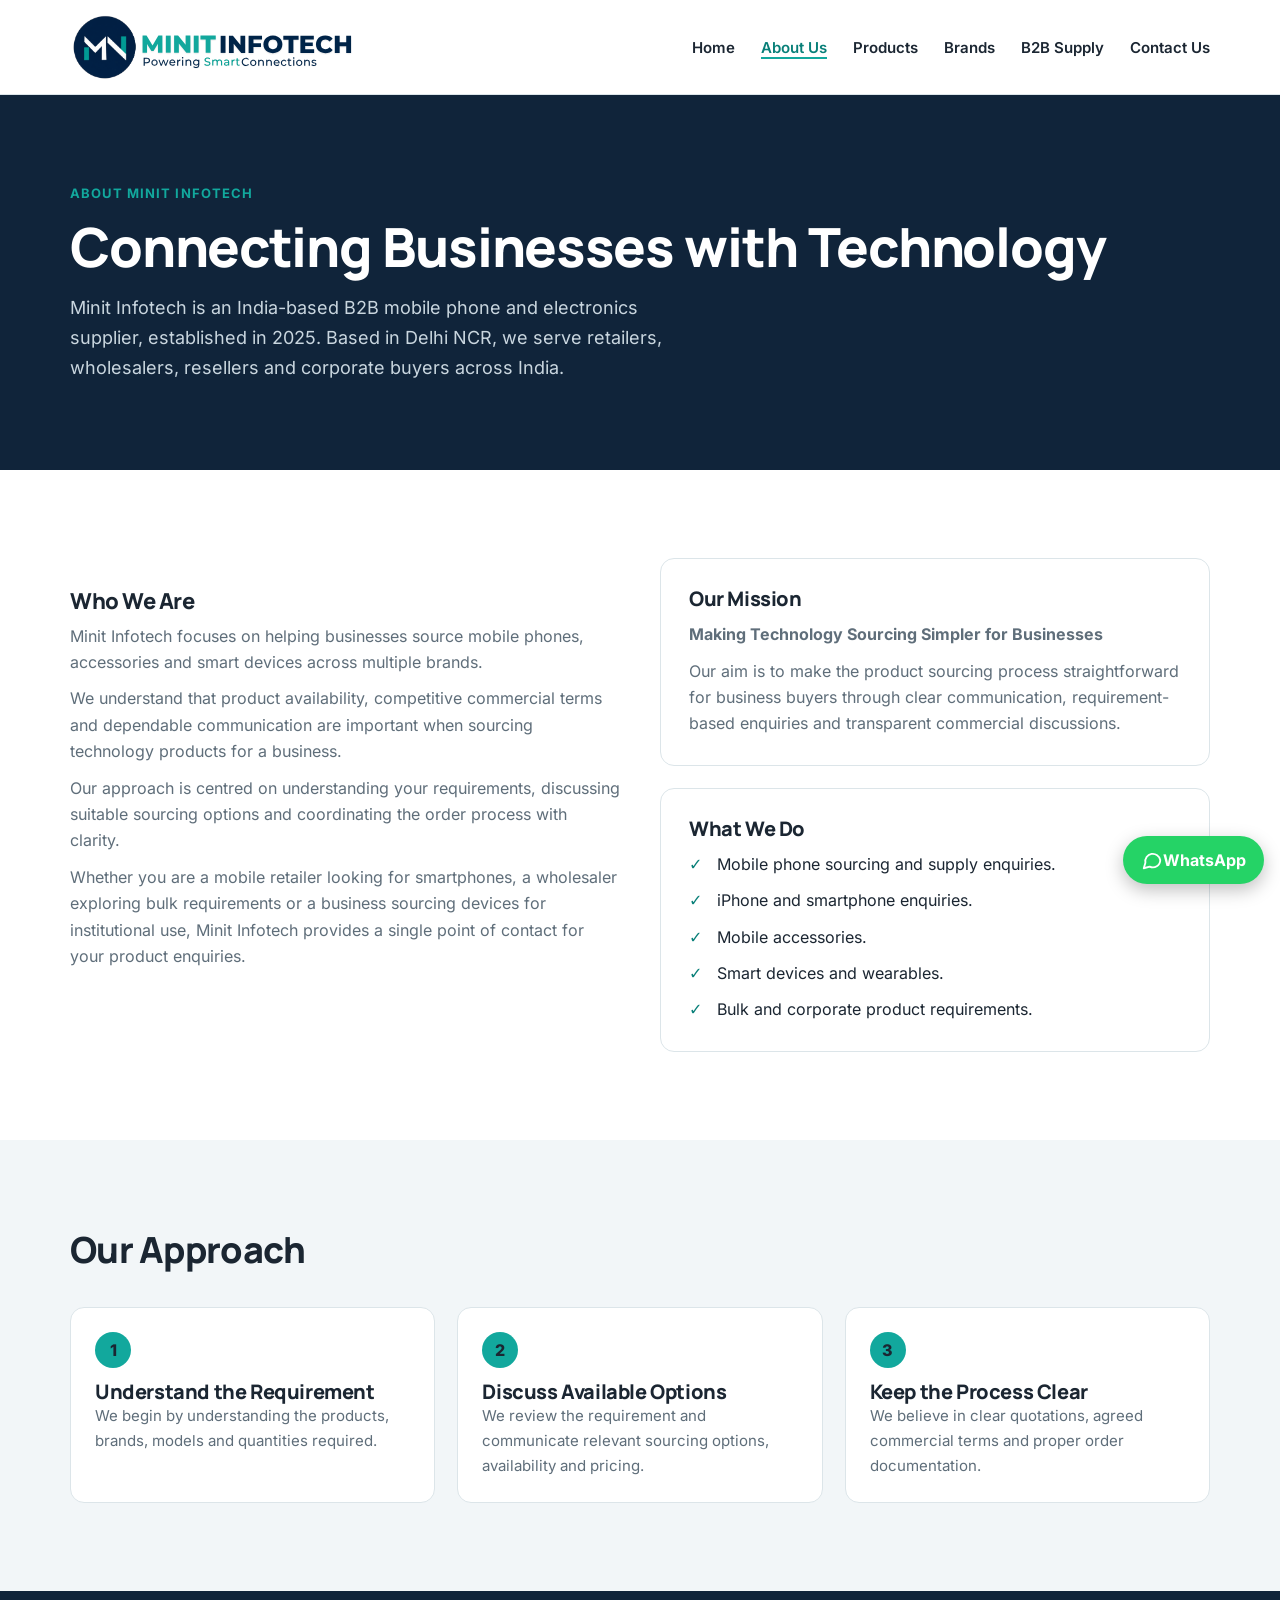
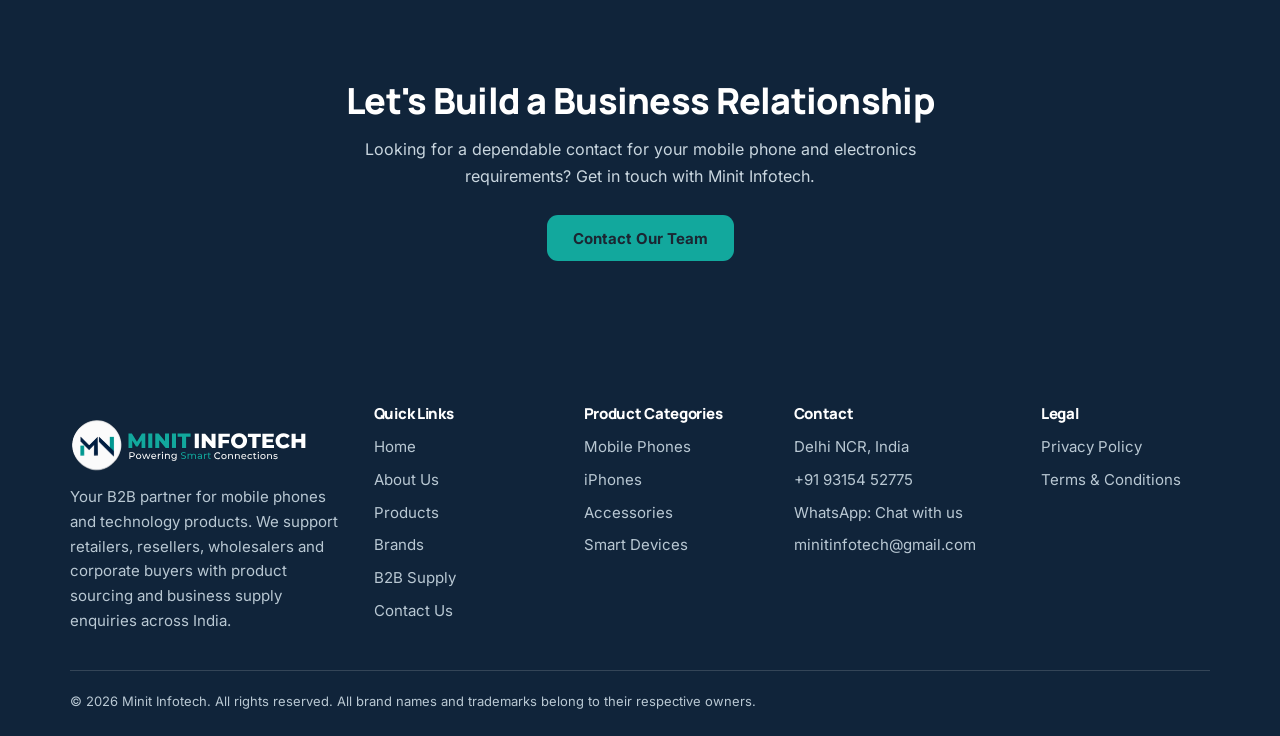
==== commit d46afbb2: "revise website content" ====
--- a/about.html
+++ b/about.html
@@ -4,10 +4,10 @@
   <head>
     <meta charset="utf-8">
     <meta name="viewport" content="width=device-width,initial-scale=1">
-    <title>About Us | Minit Infotech</title>
-    <meta name="description" content="Minit Infotech is an India-based B2B technology supplier focused on clear communication with business buyers.">
-    <meta property="og:title" content="About Us | Minit Infotech">
-    <meta property="og:description" content="Minit Infotech is an India-based B2B technology supplier focused on clear communication with business buyers.">
+    <title>About Minit Infotech | B2B Mobile &amp; Electronics Supplier</title>
+    <meta name="description" content="Learn about Minit Infotech, an India-based B2B mobile phone and electronics supplier established in 2025 and serving business buyers across India.">
+    <meta property="og:title" content="About Minit Infotech | B2B Mobile &amp; Electronics Supplier">
+    <meta property="og:description" content="Learn about Minit Infotech, an India-based B2B mobile phone and electronics supplier established in 2025 and serving business buyers across India.">
     <meta property="og:type" content="website">
     <meta name="theme-color" content="#10243A">
     <link rel="preload" href="assets/inter.woff2" as="font" type="font/woff2" crossorigin>
@@ -23,9 +23,9 @@
         <nav aria-label="Main"><button class="mb" aria-label="Menu" aria-expanded="false" aria-controls="menu"><span></span></button>
           <ul id="menu">
             <li><a href="index.html">Home</a></li>
-            <li><a href="about.html" aria-current=page>About Us</a></li>
+            <li><a href="about.html" aria-current="page">About Us</a></li>
             <li><a href="products.html">Products</a></li>
-            <li><a href="brand-partners.html">Brand Partners</a></li>
+            <li><a href="brand-partners.html">Brands</a></li>
             <li><a href="b2b-supply.html">B2B Supply</a></li>
             <li><a href="contact.html">Contact Us</a></li>
           </ul>
@@ -35,38 +35,64 @@
     <main id="main">
       <section class="sec dark">
         <div class="w">
-          <p class="eyebrow">About us</p>
-          <h1>Technology Supply, Built Around Business Needs</h1>
-          <p class="lead" style="color:#c9d6df;margin-top:14px">We work with business buyers who want a clear, responsive way to enquire about technology products.</p>
+          <p class="eyebrow">About Minit Infotech</p>
+          <h1>Connecting Businesses with Technology</h1>
+          <p class="lead" style="color:#c9d6df;margin-top:14px">Minit Infotech is an India-based B2B mobile phone and electronics supplier, established in 2025. Based in Delhi NCR, we serve retailers, wholesalers, resellers and corporate buyers across India.</p>
         </div>
       </section>
       <section class="sec">
         <div class="w two">
           <div class="prose">
-            <h2>Who we are</h2>
-            <p>Minit Infotech is an India-based business supporting enquiries for mobile phones, accessories and smart devices from retailers, resellers, wholesalers and corporate buyers.</p>
-            <p>We focus on understanding your requirement, sharing relevant availability and quotations, and communicating clearly through the order.</p>
+            <h2>Who We Are</h2>
+            <p>Minit Infotech focuses on helping businesses source mobile phones, accessories and smart devices across multiple brands.</p>
+            <p>We understand that product availability, competitive commercial terms and dependable communication are important when sourcing technology products for a business.</p>
+            <p>Our approach is centred on understanding your requirements, discussing suitable sourcing options and coordinating the order process with clarity.</p>
+            <p>Whether you are a mobile retailer looking for smartphones, a wholesaler exploring bulk requirements or a business sourcing devices for institutional use, Minit Infotech provides a single point of contact for your product enquiries.</p>
           </div>
           <div class="grid" style="grid-template-columns:1fr">
             <div class="card">
-              <h3>Our mission</h3>
-              <p>Make technology sourcing simple and transparent for business customers.</p>
+              <h3>Our Mission</h3>
+              <p><strong>Making Technology Sourcing Simpler for Businesses</strong></p>
+              <p>Our aim is to make the product sourcing process straightforward for business buyers through clear communication, requirement-based enquiries and transparent commercial discussions.</p>
             </div>
             <div class="card">
-              <h3>How we operate</h3>
+              <h3>What We Do</h3>
               <ul class="tick">
-                <li>Clear, honest communication</li>
-                <li>Written quotations and documentation</li>
-                <li>Prompt follow-up on every enquiry</li>
+                <li>Mobile phone sourcing and supply enquiries.</li>
+                <li>iPhone and smartphone enquiries.</li>
+                <li>Mobile accessories.</li>
+                <li>Smart devices and wearables.</li>
+                <li>Bulk and corporate product requirements.</li>
               </ul>
             </div>
           </div>
         </div>
       </section>
+      <section class="sec soft">
+        <div class="w">
+          <div class="head">
+            <h2>Our Approach</h2>
+          </div>
+          <ol class="steps" style="padding:0">
+            <li>
+              <h3>Understand the Requirement</h3>
+              <p>We begin by understanding the products, brands, models and quantities required.</p>
+            </li>
+            <li>
+              <h3>Discuss Available Options</h3>
+              <p>We review the requirement and communicate relevant sourcing options, availability and pricing.</p>
+            </li>
+            <li>
+              <h3>Keep the Process Clear</h3>
+              <p>We believe in clear quotations, agreed commercial terms and proper order documentation.</p>
+            </li>
+          </ol>
+        </div>
+      </section>
       <section class="sec dark band">
         <div class="w">
-          <h2>Let's talk about your requirement</h2>
-          <p>Our team is happy to answer questions about categories and ordering.</p>
+          <h2>Let's Build a Business Relationship</h2>
+          <p>Looking for a dependable contact for your mobile phone and electronics requirements? Get in touch with Minit Infotech.</p>
           <div class="cta"><a class="btn p" href="contact.html">Contact Our Team</a></div>
         </div>
       </section>
@@ -76,24 +102,34 @@
         <div class="grid">
           <div>
             <div class="tile-1"><img src="assets/logo-v6-light.svg" width="440" height="80" alt="Minit Infotech" loading="lazy"></div>
-            <p>Technology supply, built for business. Mobile phones, accessories and smart devices for B2B buyers.</p>
+            <p>Your B2B partner for mobile phones and technology products. We support retailers, resellers, wholesalers and corporate buyers with product sourcing and business supply enquiries across India.</p>
           </div>
           <div>
-            <h3>Explore</h3>
+            <h3>Quick Links</h3>
             <ul>
               <li><a href="index.html">Home</a></li>
               <li><a href="about.html">About Us</a></li>
               <li><a href="products.html">Products</a></li>
-              <li><a href="brand-partners.html">Brand Partners</a></li>
+              <li><a href="brand-partners.html">Brands</a></li>
               <li><a href="b2b-supply.html">B2B Supply</a></li>
               <li><a href="contact.html">Contact Us</a></li>
             </ul>
           </div>
           <div>
+            <h3>Product Categories</h3>
+            <ul>
+              <li><a href="mobile-phones.html">Mobile Phones</a></li>
+              <li><a href="iphones.html">iPhones</a></li>
+              <li><a href="accessories.html">Accessories</a></li>
+              <li><a href="smart-devices.html">Smart Devices</a></li>
+            </ul>
+          </div>
+          <div>
             <h3>Contact</h3>
             <ul>
+              <li>Delhi NCR, India</li>
               <li><a href="tel:+919315452775">+91 93154 52775</a></li>
-              <li><a href="https://wa.me/919315452775">WhatsApp</a></li>
+              <li><a href="https://wa.me/919315452775">WhatsApp: Chat with us</a></li>
               <li><a href="mailto:minitinfotech@gmail.com">minitinfotech@gmail.com</a></li>
             </ul>
           </div>
@@ -105,10 +141,10 @@
             </ul>
           </div>
         </div>
-        <p class="copy">© <span id="yr">2026</span> Minit Infotech. All rights reserved. All brand names belong to their respective owners.</p>
+        <p class="copy">© <span id="yr">2026</span> Minit Infotech. All rights reserved. All brand names and trademarks belong to their respective owners.</p>
       </div>
     </footer>
-    <a class="wa" href="https://wa.me/919315452775" aria-label="Chat on WhatsApp"><svg width="22" height="22" viewBox="0 0 24 24" fill="none" stroke="#fff" stroke-width="2" stroke-linecap="round" stroke-linejoin="round" style="margin-right:8px">
+    <a class="wa" href="https://wa.me/919315452775" aria-label="Chat on WhatsApp"><svg width="22" height="22" viewBox="0 0 24 24" fill="none" stroke="#fff" stroke-width="2" stroke-linecap="round" stroke-linejoin="round" aria-hidden="true">
         <path d="M21 12a8 8 0 0 1-11.5 7.2L3 21l1.8-6A8 8 0 1 1 21 12z" />
       </svg><span>WhatsApp</span></a>
     <script src="assets/app.js" defer></script>
--- a/assets/style.css
+++ b/assets/style.css
@@ -63,7 +63,7 @@
 .ci{list-style:none;padding:0;display:grid;gap:16px}.ci a{font-weight:600;text-decoration:none;color:var(--in)}
 .ci small{display:block;color:var(--tx2)}
 footer{background:var(--in);color:#b9c8d3;padding:56px 0 24px;font-size:15px}
-footer .grid{grid-template-columns:1.4fr 1fr 1fr 1fr}
+footer .grid { grid-template-columns:1.5fr 1fr 1fr 1.2fr .9fr }
 footer h3{color:#fff;font-size:15px;margin-bottom:12px}footer ul{list-style:none;padding:0;display:grid;gap:8px}
 footer a{text-decoration:none}footer a:hover{color:var(--or)}
 .tile{background:#fff;border-radius:10px;padding:8px 12px;display:inline-block;margin-bottom:14px}.tile img{height:46px;width:auto}
@@ -104,7 +104,7 @@
         url("banner-v1.webp");
 
     background-position: right center;
-    background-size: 100% 100%, 60% auto;
+    background-size: 100% 100%, 67% auto;
     background-repeat: no-repeat;
     background-color: #001122;
 }
